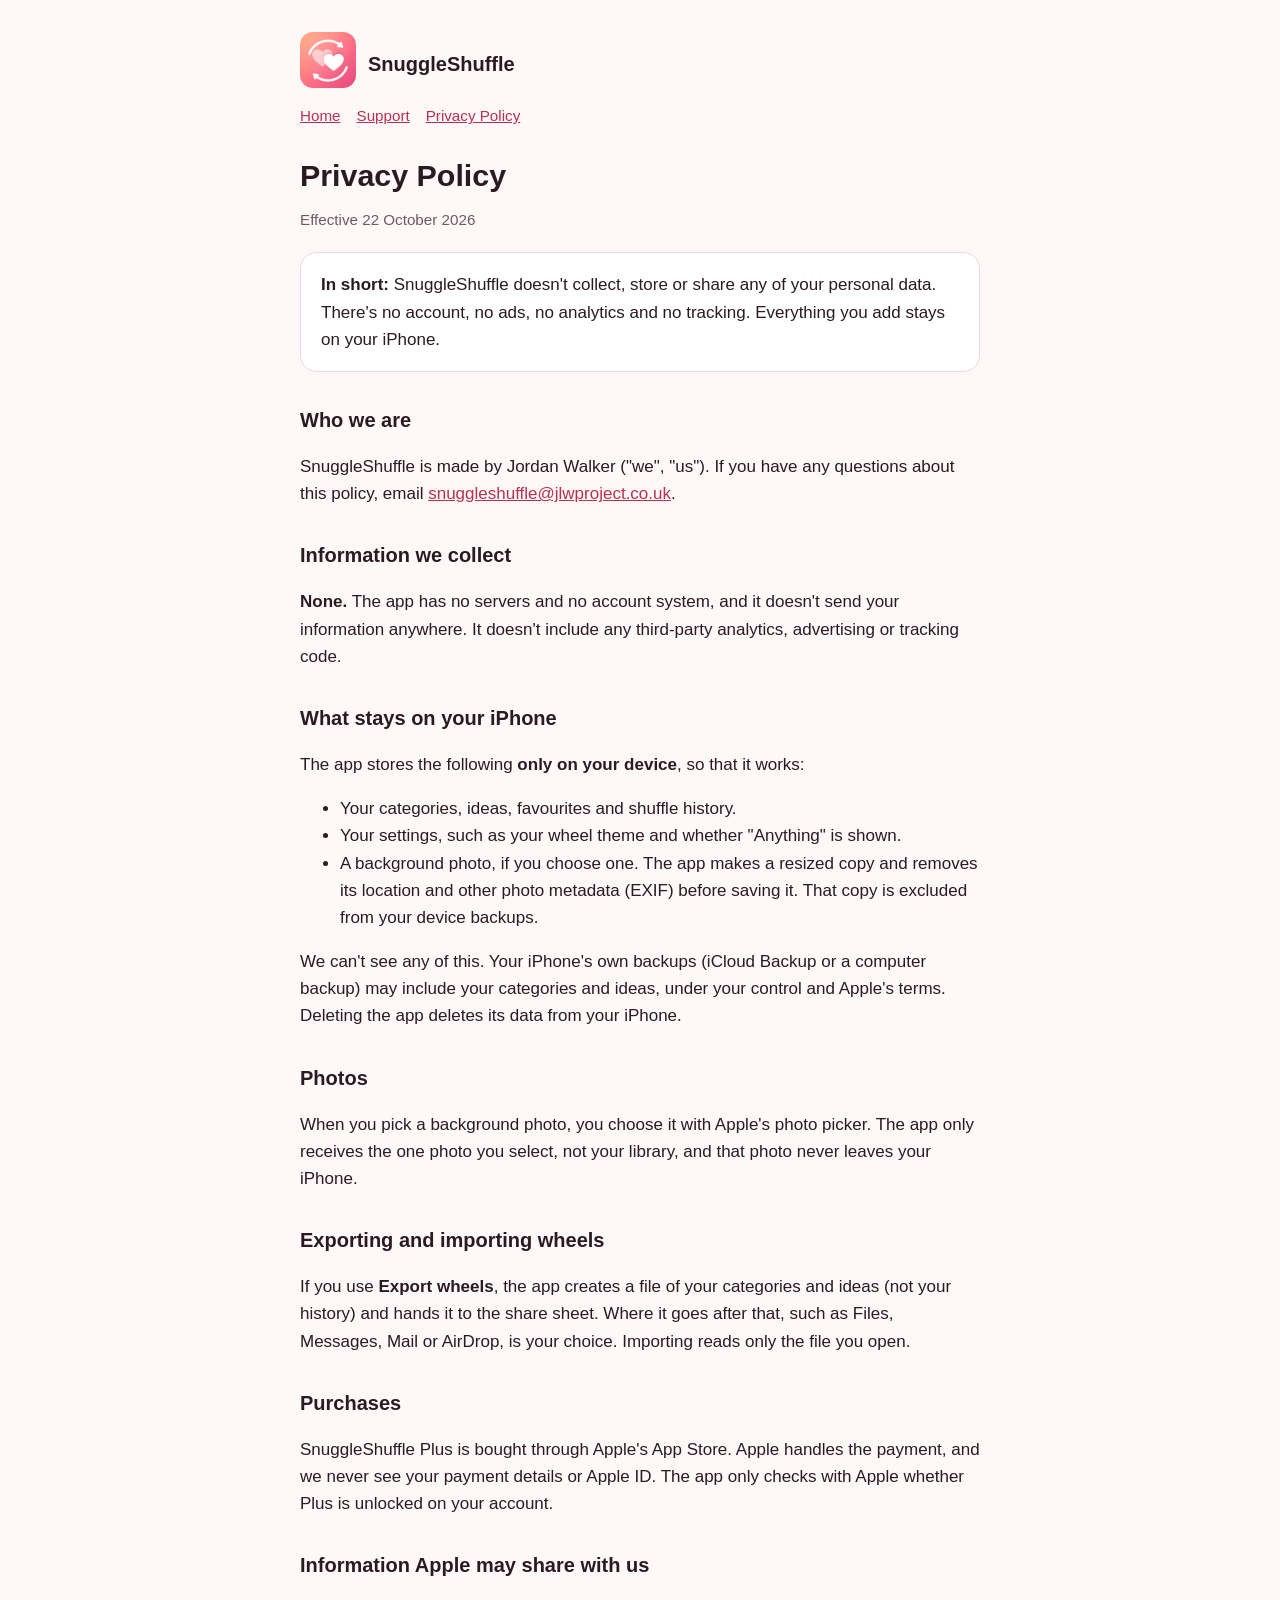
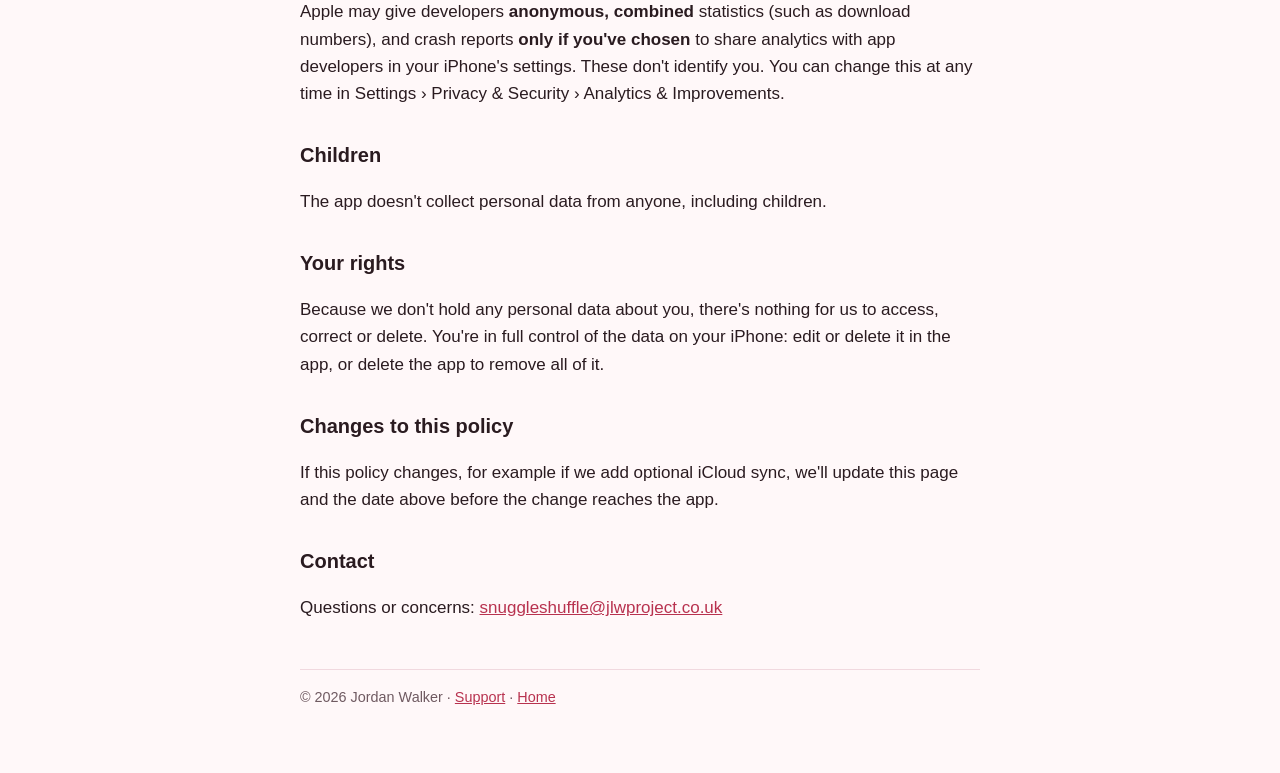
==== privacy.html @ fb148758 "first commit initial commit" ====
<!doctype html>
<html lang="en-GB">
<head>
  <meta charset="utf-8">
  <meta name="viewport" content="width=device-width, initial-scale=1">
  <title>Privacy Policy · SnuggleShuffle</title>
  <meta name="description" content="SnuggleShuffle privacy policy: no data collected, everything stays on your iPhone.">
  <link rel="icon" href="icon.png">
  <link rel="stylesheet" href="style.css">
</head>
<body>
<main>
  <header class="site">
    <a href="./"><img src="icon.png" alt=""></a>
    <a href="./"><strong>SnuggleShuffle</strong></a>
  </header>
  <nav>
    <a href="./">Home</a>
    <a href="support.html">Support</a>
    <a href="privacy.html">Privacy Policy</a>
  </nav>

  <h1>Privacy Policy</h1>
  <p class="muted">Effective 22 October 2026</p>

  <div class="card">
    <strong>In short:</strong> SnuggleShuffle doesn't collect, store or share any of your personal data. There's no account, no ads, no analytics and no tracking. Everything you add stays on your iPhone.
  </div>

  <h2>Who we are</h2>
  <p>SnuggleShuffle is made by Jordan Walker ("we", "us"). If you have any questions about this policy, email <a href="mailto:snuggleshuffle@jlwproject.co.uk">snuggleshuffle@jlwproject.co.uk</a>.</p>

  <h2>Information we collect</h2>
  <p><strong>None.</strong> The app has no servers and no account system, and it doesn't send your information anywhere. It doesn't include any third-party analytics, advertising or tracking code.</p>

  <h2>What stays on your iPhone</h2>
  <p>The app stores the following <strong>only on your device</strong>, so that it works:</p>
  <ul>
    <li>Your categories, ideas, favourites and shuffle history.</li>
    <li>Your settings, such as your wheel theme and whether "Anything" is shown.</li>
    <li>A background photo, if you choose one. The app makes a resized copy and removes its location and other photo metadata (EXIF) before saving it. That copy is excluded from your device backups.</li>
  </ul>
  <p>We can't see any of this. Your iPhone's own backups (iCloud Backup or a computer backup) may include your categories and ideas, under your control and Apple's terms. Deleting the app deletes its data from your iPhone.</p>

  <h2>Photos</h2>
  <p>When you pick a background photo, you choose it with Apple's photo picker. The app only receives the one photo you select, not your library, and that photo never leaves your iPhone.</p>

  <h2>Exporting and importing wheels</h2>
  <p>If you use <strong>Export wheels</strong>, the app creates a file of your categories and ideas (not your history) and hands it to the share sheet. Where it goes after that, such as Files, Messages, Mail or AirDrop, is your choice. Importing reads only the file you open.</p>

  <h2>Purchases</h2>
  <p>SnuggleShuffle Plus is bought through Apple's App Store. Apple handles the payment, and we never see your payment details or Apple ID. The app only checks with Apple whether Plus is unlocked on your account.</p>

  <h2>Information Apple may share with us</h2>
  <p>Apple may give developers <strong>anonymous, combined</strong> statistics (such as download numbers), and crash reports <strong>only if you've chosen</strong> to share analytics with app developers in your iPhone's settings. These don't identify you. You can change this at any time in Settings › Privacy &amp; Security › Analytics &amp; Improvements.</p>

  <h2>Children</h2>
  <p>The app doesn't collect personal data from anyone, including children.</p>

  <h2>Your rights</h2>
  <p>Because we don't hold any personal data about you, there's nothing for us to access, correct or delete. You're in full control of the data on your iPhone: edit or delete it in the app, or delete the app to remove all of it.</p>

  <h2>Changes to this policy</h2>
  <p>If this policy changes, for example if we add optional iCloud sync, we'll update this page and the date above before the change reaches the app.</p>

  <h2>Contact</h2>
  <p>Questions or concerns: <a href="mailto:snuggleshuffle@jlwproject.co.uk">snuggleshuffle@jlwproject.co.uk</a></p>

  <footer>
    © 2026 Jordan Walker · <a href="support.html">Support</a> · <a href="./">Home</a>
  </footer>
</main>
</body>
</html>
---- style.css ----
/* SnuggleShuffle site: plain, self-contained, no external resources. */
:root {
  --bg: #fff8f9;
  --surface: #ffffff;
  --text: #2a1b20;
  --muted: #6f5a61;
  --accent: #e85a7a;
  --accent-ink: #b8324f;
  --border: #f1d9df;
  color-scheme: light dark;
}

@media (prefers-color-scheme: dark) {
  :root {
    --bg: #17100f;
    --surface: #221819;
    --text: #f6eaec;
    --muted: #c3aab1;
    --accent: #ff7a95;
    --accent-ink: #ff9bb0;
    --border: #3a2a2e;
  }
}

* { box-sizing: border-box; }

body {
  margin: 0;
  background: var(--bg);
  color: var(--text);
  font: 17px/1.6 -apple-system, BlinkMacSystemFont, "Segoe UI", Roboto, Helvetica, Arial, sans-serif;
}

main {
  max-width: 720px;
  margin: 0 auto;
  padding: 32px 20px 64px;
}

header.site {
  display: flex;
  align-items: center;
  gap: 12px;
  margin-bottom: 8px;
}

header.site img {
  width: 56px;
  height: 56px;
  border-radius: 13px;
}

header.site a { color: inherit; text-decoration: none; }
header.site strong { font-size: 1.25rem; }

nav {
  display: flex;
  flex-wrap: wrap;
  gap: 16px;
  margin: 8px 0 28px;
  font-size: 0.95rem;
}

a { color: var(--accent-ink); }
a:hover { color: var(--accent); }

h1 { font-size: 1.9rem; line-height: 1.2; margin: 0 0 6px; }
h2 { font-size: 1.25rem; margin: 32px 0 8px; }
h3 { font-size: 1.05rem; margin: 20px 0 4px; }
p, li { color: var(--text); }
.muted { color: var(--muted); font-size: 0.95rem; }

.card {
  background: var(--surface);
  border: 1px solid var(--border);
  border-radius: 16px;
  padding: 18px 20px;
  margin: 20px 0;
}

.button {
  display: inline-block;
  background: var(--accent);
  color: #fff;
  padding: 10px 18px;
  border-radius: 999px;
  text-decoration: none;
  font-weight: 600;
}
.button:hover { color: #fff; filter: brightness(1.05); }

footer {
  margin-top: 48px;
  padding-top: 16px;
  border-top: 1px solid var(--border);
  color: var(--muted);
  font-size: 0.9rem;
}
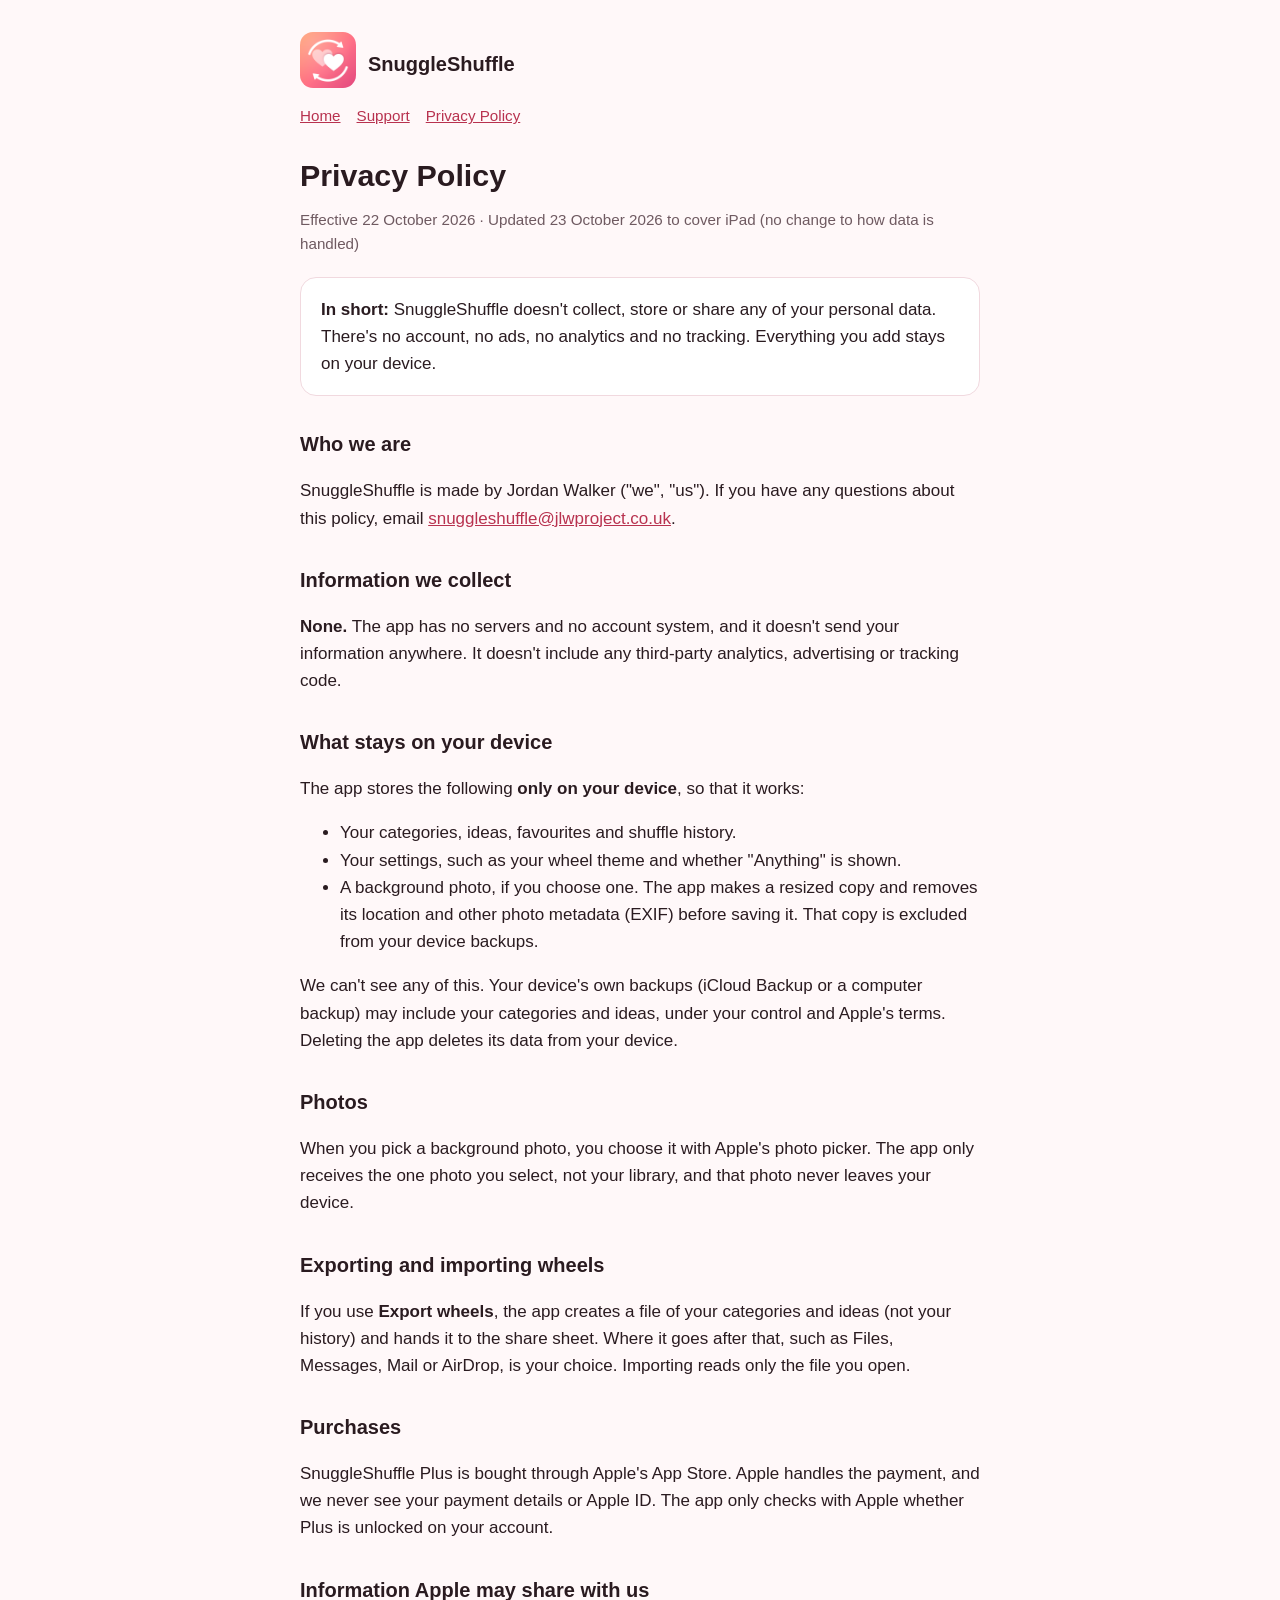
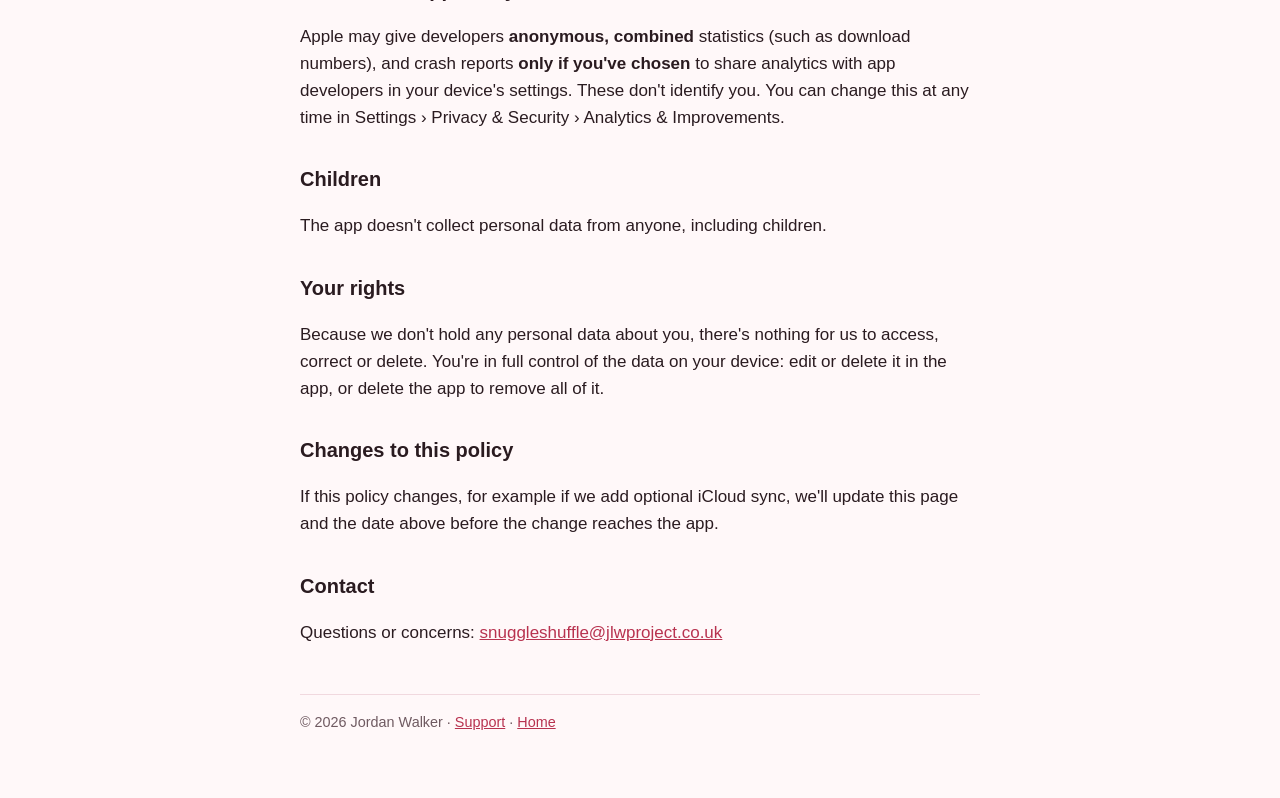
==== commit 59a9564d: "Updated to include iPad" ====
--- a/privacy.html
+++ b/privacy.html
@@ -4,7 +4,7 @@
   <meta charset="utf-8">
   <meta name="viewport" content="width=device-width, initial-scale=1">
   <title>Privacy Policy · SnuggleShuffle</title>
-  <meta name="description" content="SnuggleShuffle privacy policy: no data collected, everything stays on your iPhone.">
+  <meta name="description" content="SnuggleShuffle privacy policy: no data collected, everything stays on your device.">
   <link rel="icon" href="icon.png">
   <link rel="stylesheet" href="style.css">
 </head>
@@ -21,10 +21,10 @@
   </nav>
 
   <h1>Privacy Policy</h1>
-  <p class="muted">Effective 22 October 2026</p>
+  <p class="muted">Effective 22 October 2026 · Updated 23 October 2026 to cover iPad (no change to how data is handled)</p>
 
   <div class="card">
-    <strong>In short:</strong> SnuggleShuffle doesn't collect, store or share any of your personal data. There's no account, no ads, no analytics and no tracking. Everything you add stays on your iPhone.
+    <strong>In short:</strong> SnuggleShuffle doesn't collect, store or share any of your personal data. There's no account, no ads, no analytics and no tracking. Everything you add stays on your device.
   </div>
 
   <h2>Who we are</h2>
@@ -33,17 +33,17 @@
   <h2>Information we collect</h2>
   <p><strong>None.</strong> The app has no servers and no account system, and it doesn't send your information anywhere. It doesn't include any third-party analytics, advertising or tracking code.</p>
 
-  <h2>What stays on your iPhone</h2>
+  <h2>What stays on your device</h2>
   <p>The app stores the following <strong>only on your device</strong>, so that it works:</p>
   <ul>
     <li>Your categories, ideas, favourites and shuffle history.</li>
     <li>Your settings, such as your wheel theme and whether "Anything" is shown.</li>
     <li>A background photo, if you choose one. The app makes a resized copy and removes its location and other photo metadata (EXIF) before saving it. That copy is excluded from your device backups.</li>
   </ul>
-  <p>We can't see any of this. Your iPhone's own backups (iCloud Backup or a computer backup) may include your categories and ideas, under your control and Apple's terms. Deleting the app deletes its data from your iPhone.</p>
+  <p>We can't see any of this. Your device's own backups (iCloud Backup or a computer backup) may include your categories and ideas, under your control and Apple's terms. Deleting the app deletes its data from your device.</p>
 
   <h2>Photos</h2>
-  <p>When you pick a background photo, you choose it with Apple's photo picker. The app only receives the one photo you select, not your library, and that photo never leaves your iPhone.</p>
+  <p>When you pick a background photo, you choose it with Apple's photo picker. The app only receives the one photo you select, not your library, and that photo never leaves your device.</p>
 
   <h2>Exporting and importing wheels</h2>
   <p>If you use <strong>Export wheels</strong>, the app creates a file of your categories and ideas (not your history) and hands it to the share sheet. Where it goes after that, such as Files, Messages, Mail or AirDrop, is your choice. Importing reads only the file you open.</p>
@@ -52,13 +52,13 @@
   <p>SnuggleShuffle Plus is bought through Apple's App Store. Apple handles the payment, and we never see your payment details or Apple ID. The app only checks with Apple whether Plus is unlocked on your account.</p>
 
   <h2>Information Apple may share with us</h2>
-  <p>Apple may give developers <strong>anonymous, combined</strong> statistics (such as download numbers), and crash reports <strong>only if you've chosen</strong> to share analytics with app developers in your iPhone's settings. These don't identify you. You can change this at any time in Settings › Privacy &amp; Security › Analytics &amp; Improvements.</p>
+  <p>Apple may give developers <strong>anonymous, combined</strong> statistics (such as download numbers), and crash reports <strong>only if you've chosen</strong> to share analytics with app developers in your device's settings. These don't identify you. You can change this at any time in Settings › Privacy &amp; Security › Analytics &amp; Improvements.</p>
 
   <h2>Children</h2>
   <p>The app doesn't collect personal data from anyone, including children.</p>
 
   <h2>Your rights</h2>
-  <p>Because we don't hold any personal data about you, there's nothing for us to access, correct or delete. You're in full control of the data on your iPhone: edit or delete it in the app, or delete the app to remove all of it.</p>
+  <p>Because we don't hold any personal data about you, there's nothing for us to access, correct or delete. You're in full control of the data on your device: edit or delete it in the app, or delete the app to remove all of it.</p>
 
   <h2>Changes to this policy</h2>
   <p>If this policy changes, for example if we add optional iCloud sync, we'll update this page and the date above before the change reaches the app.</p>
--- a/style.css
+++ b/style.css
@@ -89,6 +89,30 @@
 }
 .button:hover { color: #fff; filter: brightness(1.05); }
 
+/* Swipeable row of screenshots; snaps one image at a time on phones. */
+.gallery {
+  display: flex;
+  gap: 14px;
+  overflow-x: auto;
+  scroll-snap-type: x mandatory;
+  padding: 8px 2px 16px;
+  margin: 24px 0 8px;
+  -webkit-overflow-scrolling: touch;
+}
+
+.gallery img {
+  flex: 0 0 auto;
+  width: 200px;
+  height: auto;
+  border-radius: 18px;
+  scroll-snap-align: start;
+  box-shadow: 0 6px 18px rgba(0, 0, 0, 0.12);
+}
+
+@media (min-width: 720px) {
+  .gallery img { width: 210px; }
+}
+
 footer {
   margin-top: 48px;
   padding-top: 16px;
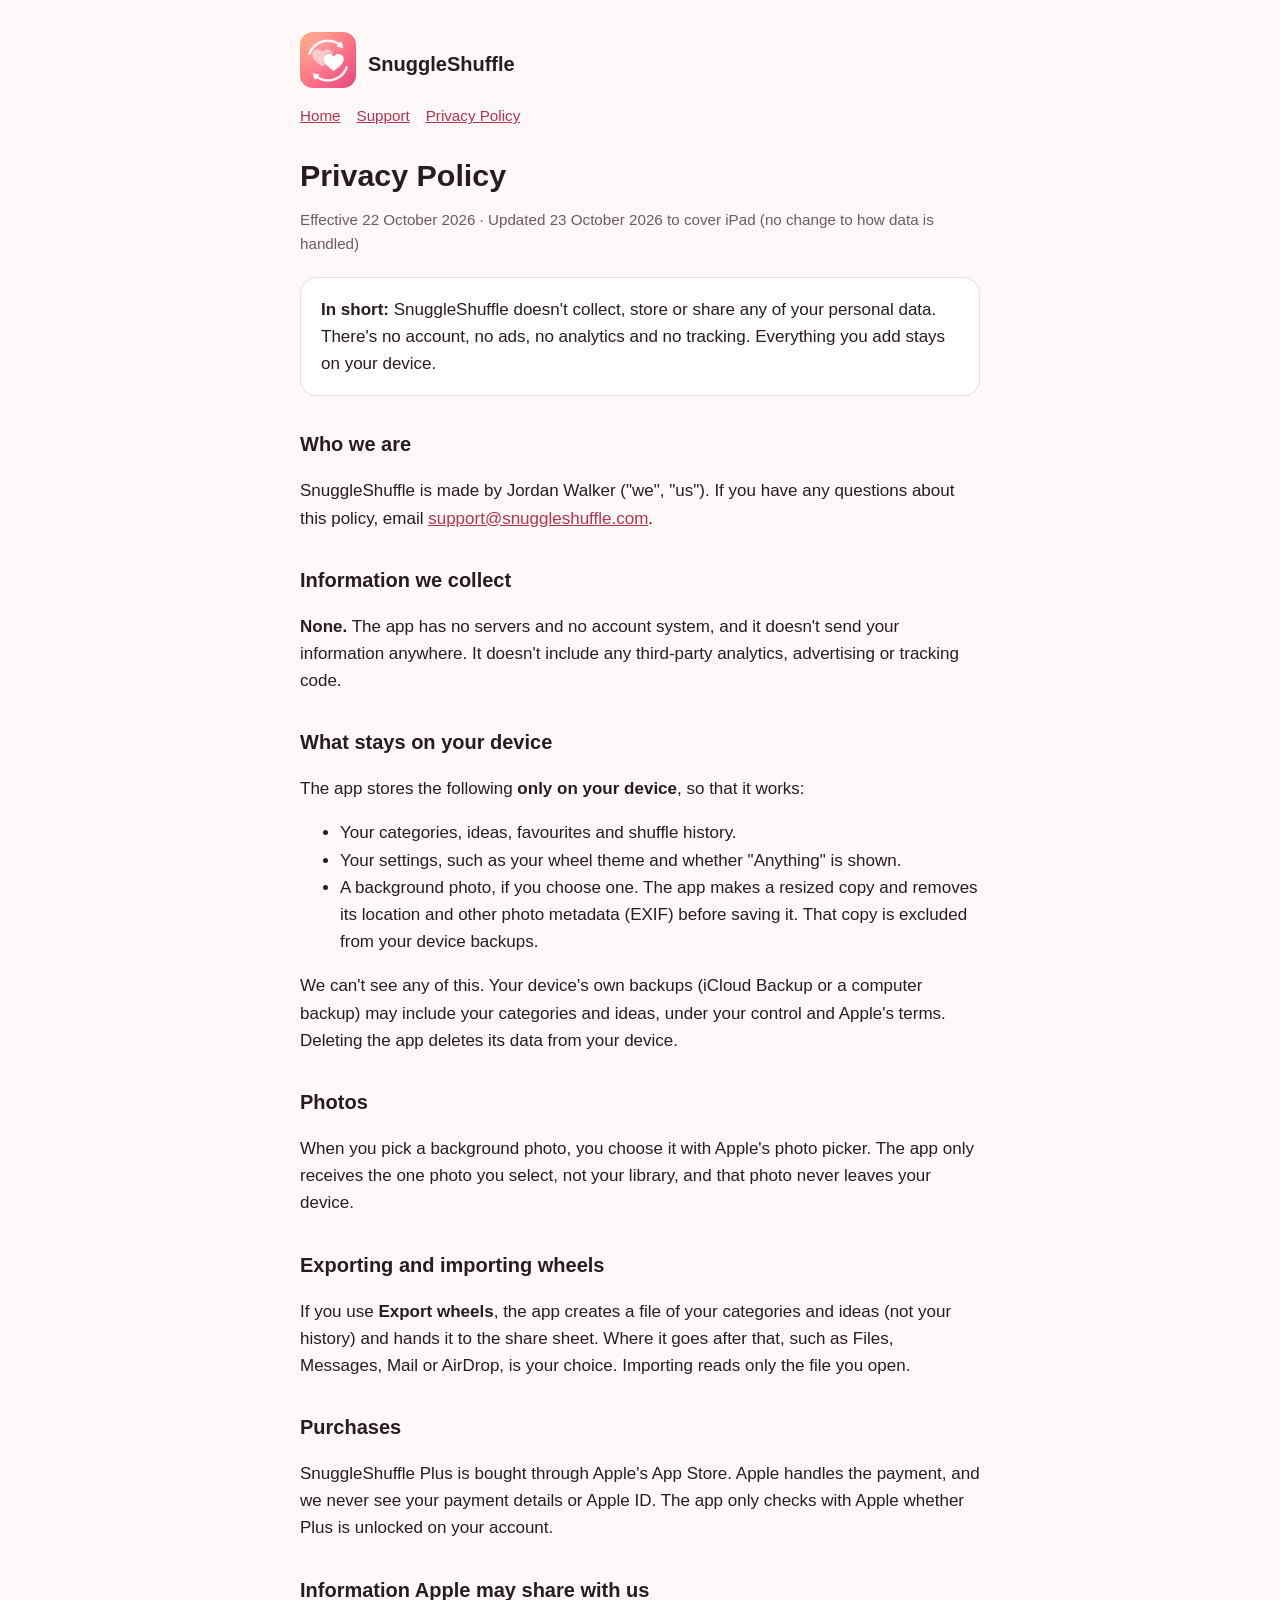
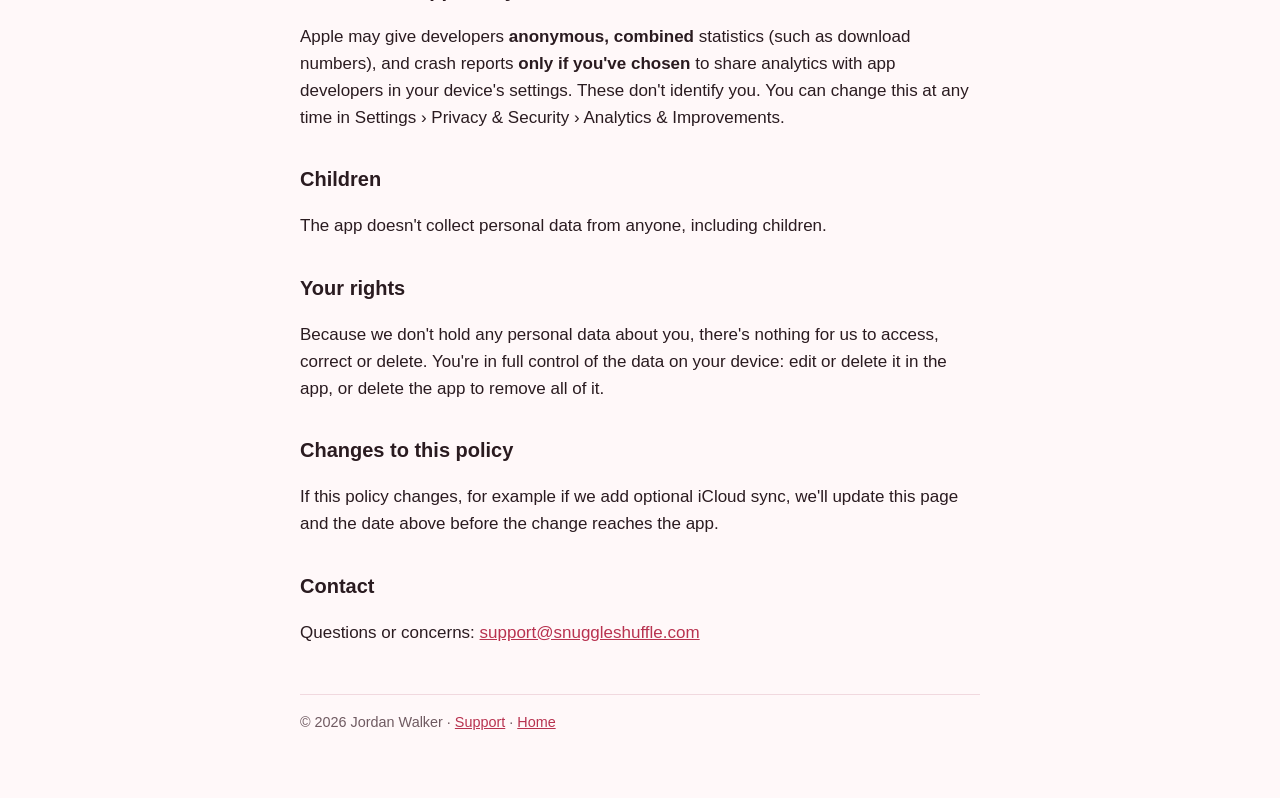
==== commit 6c6bb5a7: "Chore: Updated support and urls Updated html for new domain" ====
--- a/privacy.html
+++ b/privacy.html
@@ -28,7 +28,7 @@
   </div>
 
   <h2>Who we are</h2>
-  <p>SnuggleShuffle is made by Jordan Walker ("we", "us"). If you have any questions about this policy, email <a href="mailto:snuggleshuffle@jlwproject.co.uk">snuggleshuffle@jlwproject.co.uk</a>.</p>
+  <p>SnuggleShuffle is made by Jordan Walker ("we", "us"). If you have any questions about this policy, email <a href="mailto:support@snuggleshuffle.com">support@snuggleshuffle.com</a>.</p>
 
   <h2>Information we collect</h2>
   <p><strong>None.</strong> The app has no servers and no account system, and it doesn't send your information anywhere. It doesn't include any third-party analytics, advertising or tracking code.</p>
@@ -64,7 +64,7 @@
   <p>If this policy changes, for example if we add optional iCloud sync, we'll update this page and the date above before the change reaches the app.</p>
 
   <h2>Contact</h2>
-  <p>Questions or concerns: <a href="mailto:snuggleshuffle@jlwproject.co.uk">snuggleshuffle@jlwproject.co.uk</a></p>
+  <p>Questions or concerns: <a href="mailto:support@snuggleshuffle.com">support@snuggleshuffle.com</a></p>
 
   <footer>
     © 2026 Jordan Walker · <a href="support.html">Support</a> · <a href="./">Home</a>
